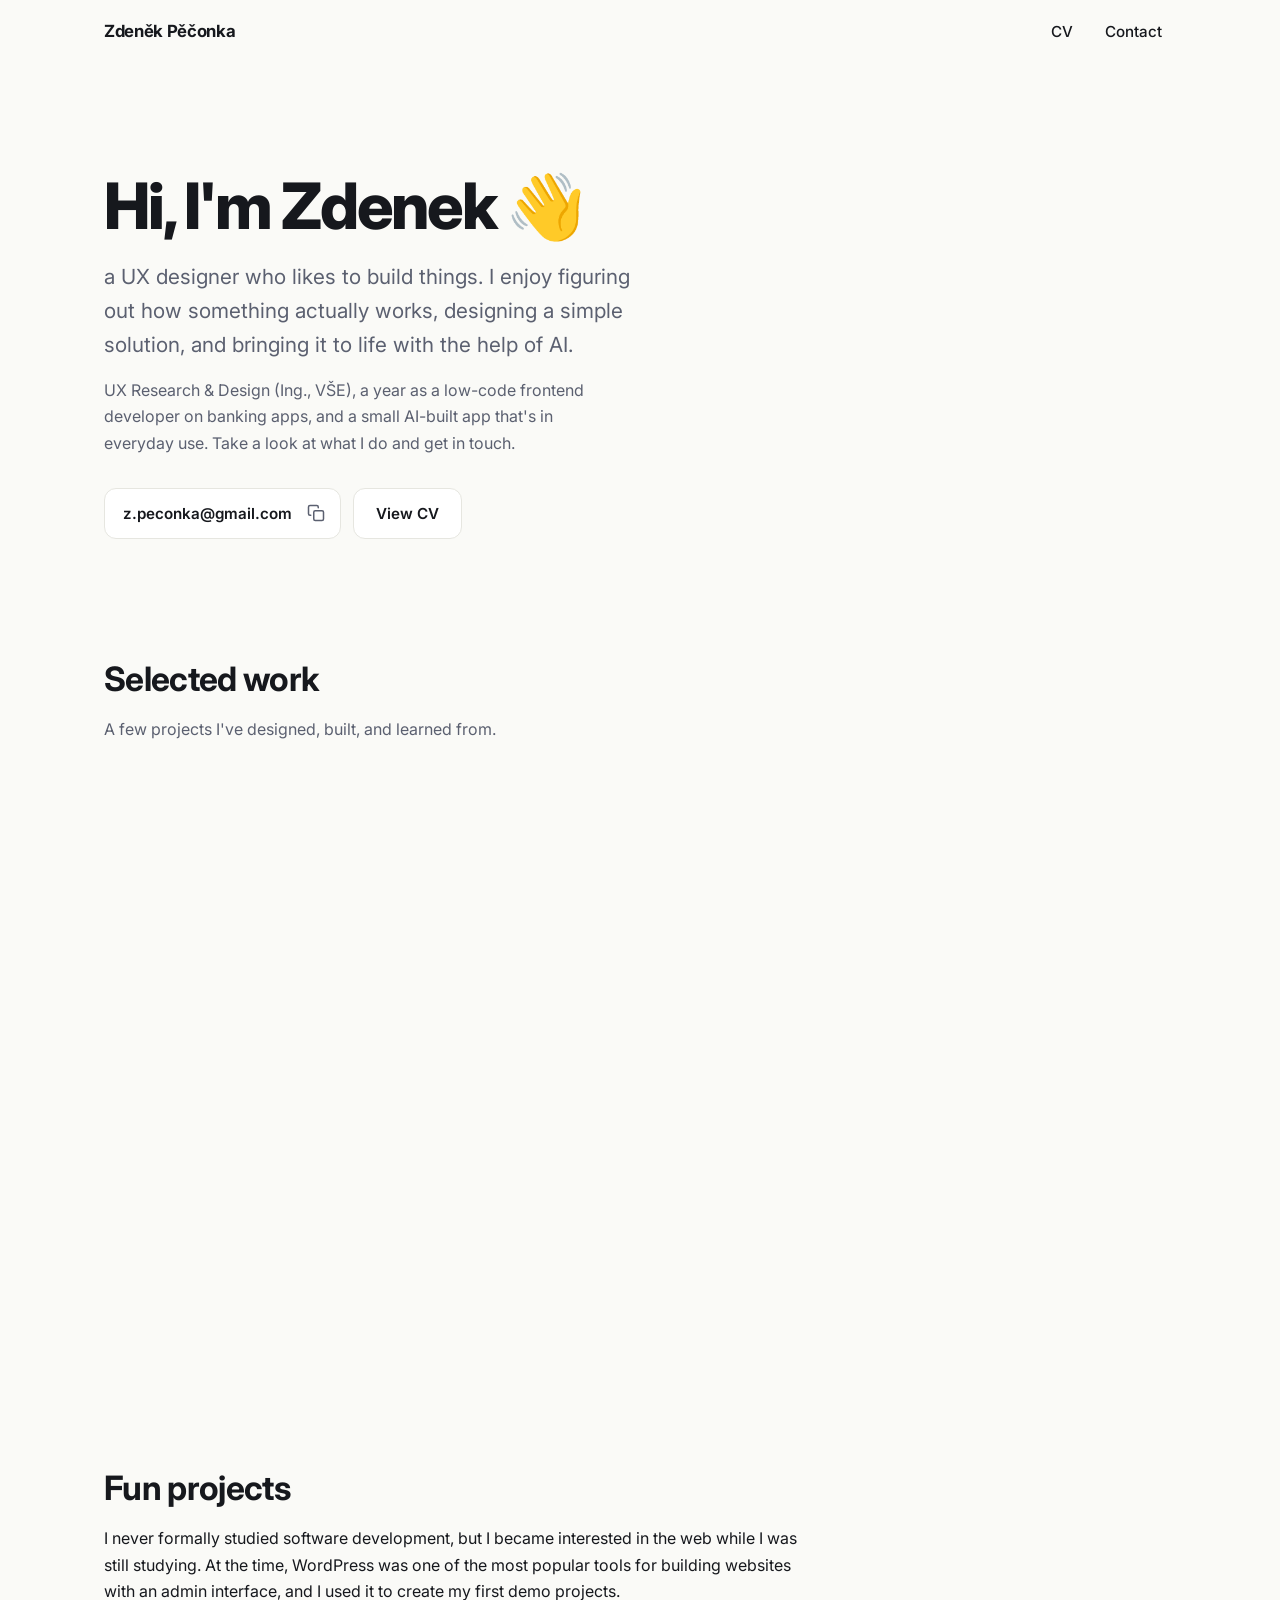
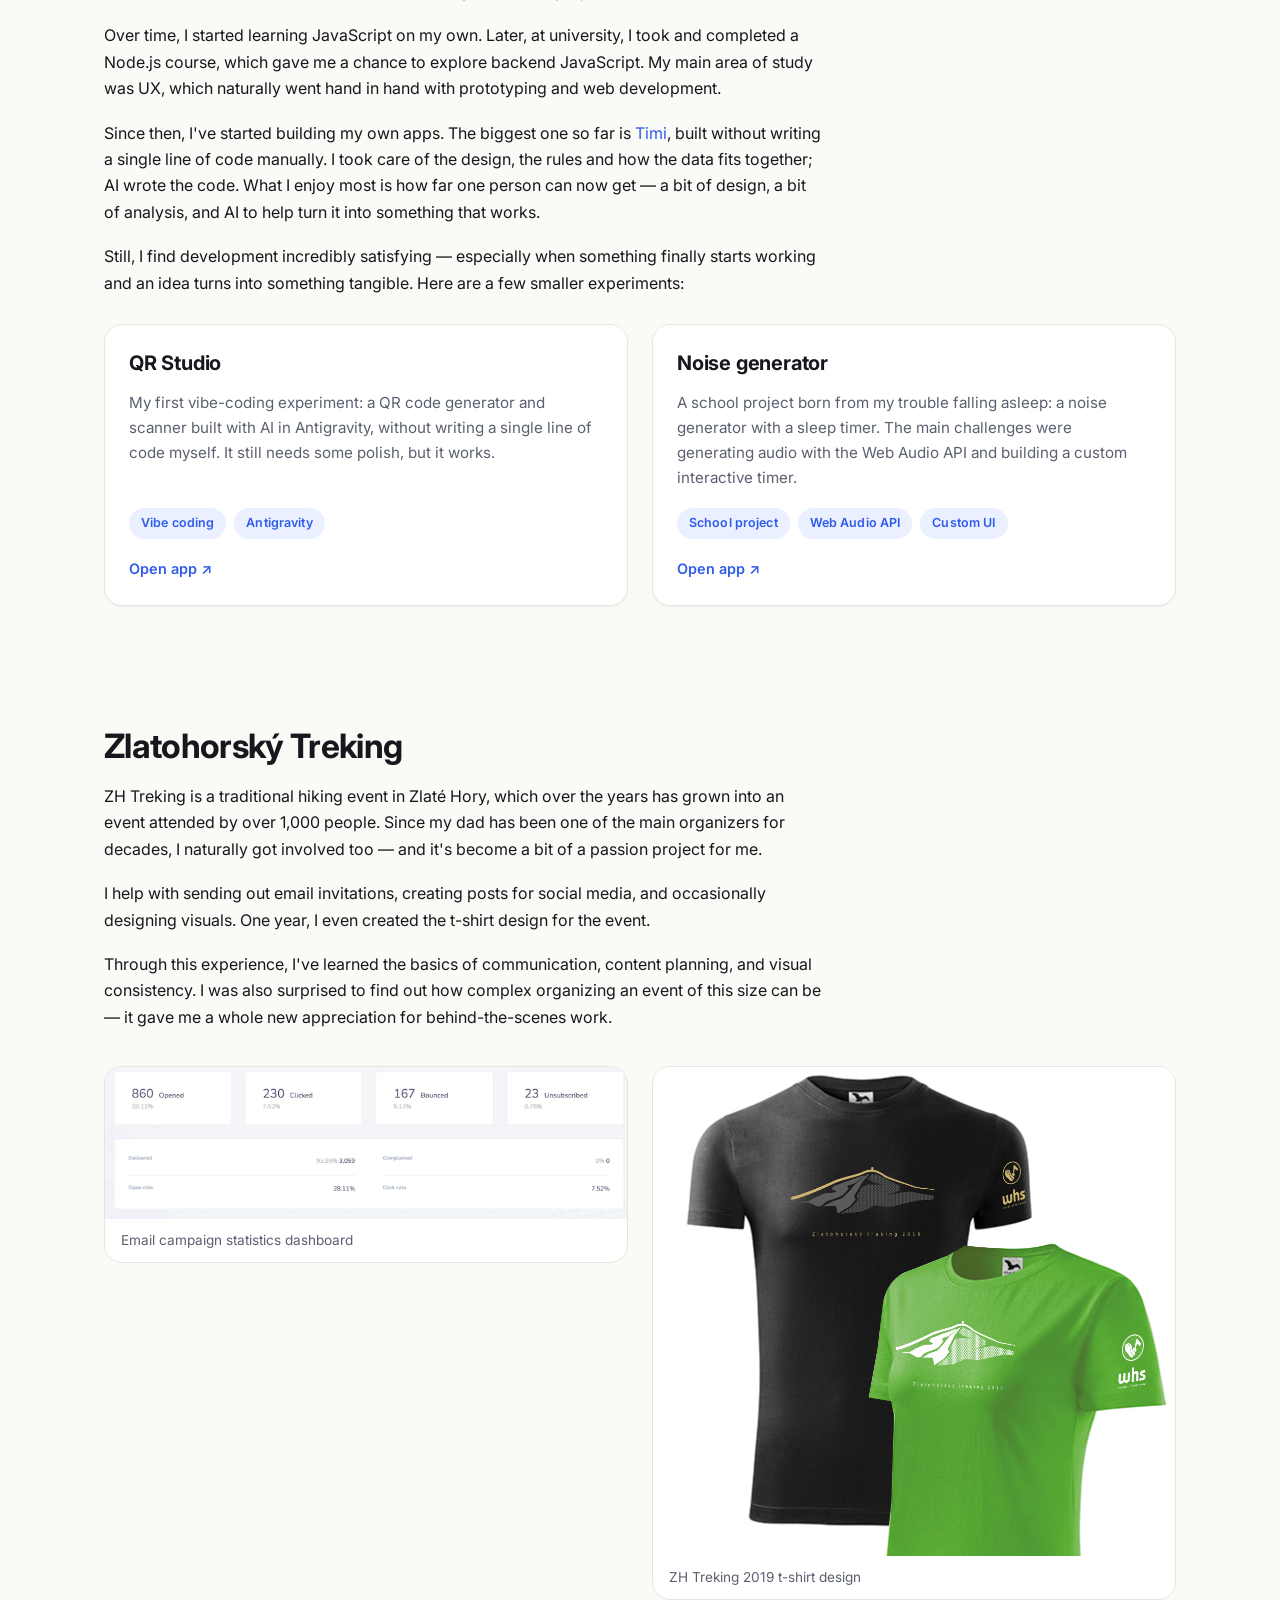
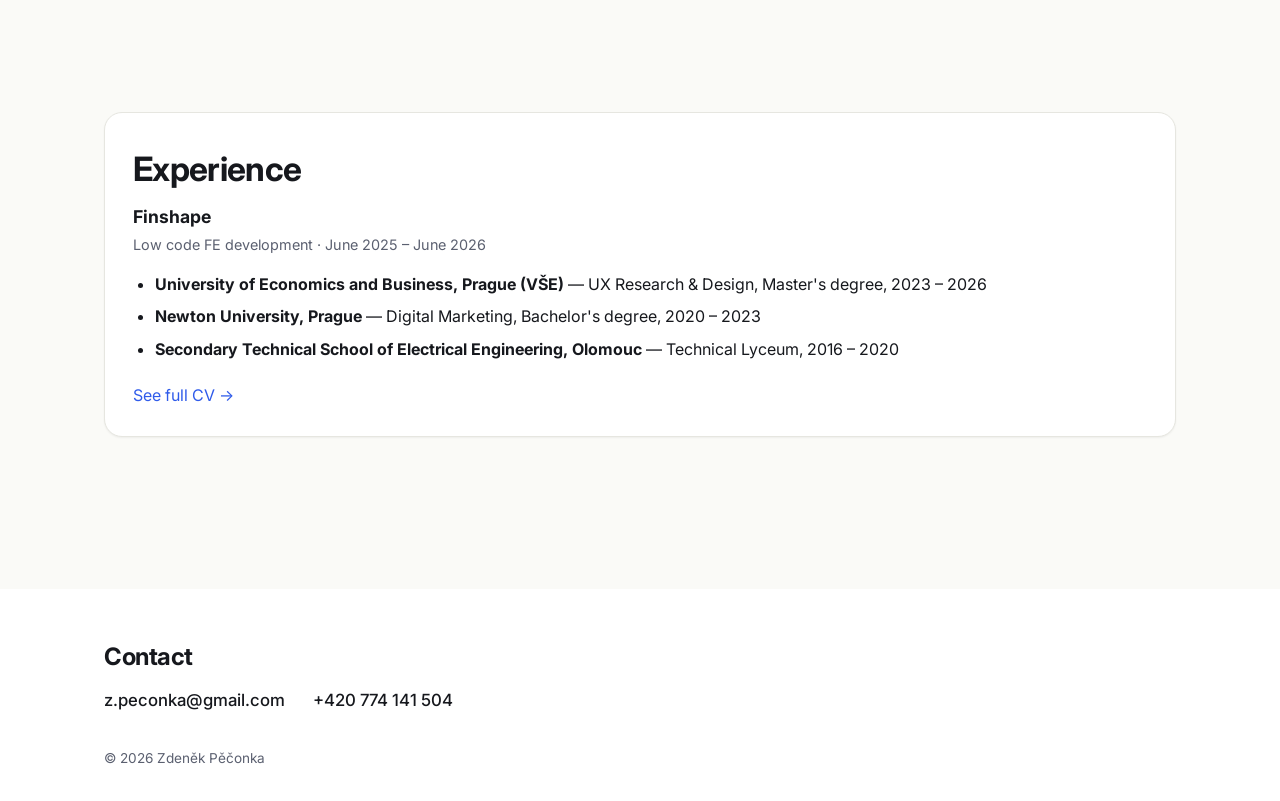
==== index.html @ d765027f "history reset" ====
<!DOCTYPE html>
<html lang="en">
<head>
  <meta charset="utf-8">
  <meta name="viewport" content="width=device-width, initial-scale=1">
  <title>Zdeněk Pěčonka — UX Designer</title>
  <meta name="description" content="Portfolio of Zdeněk Pěčonka, a UX designer who also builds small web apps with AI — selected work, interactive animations, CV and contact.">
  <meta property="og:title" content="Zdeněk Pěčonka — UX Designer">
  <meta property="og:description" content="Portfolio of Zdeněk Pěčonka, a UX designer who also builds small web apps with AI — selected work, interactive animations, CV and contact.">
  <meta property="og:type" content="website">
  <link rel="icon" href="data:image/svg+xml,%3Csvg%20xmlns%3D%22http%3A%2F%2Fwww.w3.org%2F2000%2Fsvg%22%20viewBox%3D%220%200%2064%2064%22%3E%3Crect%20width%3D%2264%22%20height%3D%2264%22%20rx%3D%2214%22%20fill%3D%22%232f5bea%22%2F%3E%3Ctext%20x%3D%2232%22%20y%3D%2244%22%20font-family%3D%22Arial%2C%20Helvetica%2C%20sans-serif%22%20font-size%3D%2230%22%20font-weight%3D%22700%22%20fill%3D%22%23ffffff%22%20text-anchor%3D%22middle%22%3EZP%3C%2Ftext%3E%3C%2Fsvg%3E">
  <link rel="preconnect" href="https://fonts.googleapis.com">
  <link rel="preconnect" href="https://fonts.gstatic.com" crossorigin>
  <link href="https://fonts.googleapis.com/css2?family=Inter:wght@400;500;600;700;800&display=swap" rel="stylesheet">
  <link rel="stylesheet" href="assets/css/style.css">
  <script src="assets/js/main.js" defer></script>
</head>
<body>
  <a class="skip-link" href="#main">Skip to content</a>

  <header class="site-header">
    <div class="container header-inner">
      <a class="site-name" href="index.html">Zdeněk Pěčonka</a>
      <button class="nav-toggle" type="button" aria-expanded="false" aria-controls="site-nav" aria-label="Open menu">
        <svg class="icon-open" width="20" height="20" viewBox="0 0 20 20" fill="none" stroke="currentColor" stroke-width="2" stroke-linecap="round" aria-hidden="true"><path d="M3 5h14M3 10h14M3 15h14"/></svg>
        <svg class="icon-close" width="20" height="20" viewBox="0 0 20 20" fill="none" stroke="currentColor" stroke-width="2" stroke-linecap="round" aria-hidden="true"><path d="M5 5l10 10M15 5L5 15"/></svg>
      </button>
      <nav class="site-nav" id="site-nav" aria-label="Main">
        <ul>
          <li><a href="cv.html">CV</a></li>
          <li><a href="index.html#contact">Contact</a></li>
        </ul>
      </nav>
    </div>
  </header>

  <main id="main">
    <section class="hero">
      <div class="container">
        <h1 class="hero-title">Hi, I'm Zdenek 👋</h1>
        <p class="hero-sub">a UX designer who likes to build things. I enjoy figuring out how something actually works, designing a simple solution, and bringing it to life with the help of AI.</p>
        <p class="hero-note">UX Research &amp; Design (Ing., VŠE), a year as a low-code frontend developer on banking apps, and a small AI-built app that's in everyday use. Take a look at what I do and get in touch.</p>
        <div class="hero-actions">
          <div class="email-copy">
            <a class="email-copy-link" href="mailto:z.peconka@gmail.com">z.peconka@gmail.com</a>
            <button class="email-copy-btn" type="button" data-copy="z.peconka@gmail.com" aria-label="Copy email address" title="Copy email address">
              <svg class="icon-copy" width="18" height="18" viewBox="0 0 24 24" fill="none" stroke="currentColor" stroke-width="2" stroke-linecap="round" stroke-linejoin="round" aria-hidden="true"><rect x="9" y="9" width="13" height="13" rx="2"/><path d="M5 15H4a2 2 0 0 1-2-2V4a2 2 0 0 1 2-2h9a2 2 0 0 1 2 2v1"/></svg>
              <svg class="icon-check" width="18" height="18" viewBox="0 0 24 24" fill="none" stroke="currentColor" stroke-width="2" stroke-linecap="round" stroke-linejoin="round" aria-hidden="true"><path d="M20 6 9 17l-5-5"/></svg>
            </button>
            <span class="visually-hidden" role="status" aria-live="polite"></span>
          </div>
          <a class="btn btn-secondary" href="cv.html">View CV</a>
        </div>
      </div>
    </section>

    <section class="section" id="work">
      <div class="container">
        <h2 class="section-title">Selected work</h2>
        <p class="section-sub">A few projects I've designed, built, and learned from.</p>
        <div class="card-grid">
          <article class="card reveal">
            <a class="card-media" href="timi.html">
              <img src="assets/img/timi-hero.png" alt="Timi time tracking app on three phone screens" width="1024" height="1024">
            </a>
            <div class="card-body">
              <h3><a class="stretched-link" href="timi.html">Timi – time tracking app</a></h3>
              <p>A timesheet &amp; task app I designed and built with AI to replace a paper notebook. Workers log their hours in 2–3 taps from a phone, and leads approve them in one click. Now in daily use.</p>
              <ul class="tags">
                <li class="tag">Product design</li>
                <li class="tag">React</li>
                <li class="tag">Supabase</li>
              </ul>
              <span class="card-cta" aria-hidden="true">View case study →</span>
            </div>
          </article>

          <article class="card reveal">
            <a class="card-media placeholder" href="animations.html" aria-label="Interactive animations — decorative animated placeholder">
              <span class="orb" aria-hidden="true"></span>
              <span class="orb-two" aria-hidden="true"></span>
            </a>
            <div class="card-body">
              <h3><a class="stretched-link" href="animations.html">Interactive animations</a></h3>
              <p>My thesis explores interactive animations that go beyond standard HTML elements and conventional UI components. They can convey complex information more clearly while improving ergonomics, visual rhetoric and aesthetics.</p>
              <ul class="tags">
                <li class="tag">Thesis</li>
                <li class="tag">Interactive animation</li>
                <li class="tag">Rive</li>
              </ul>
              <span class="card-cta" aria-hidden="true">View case study →</span>
            </div>
          </article>

          <article class="card reveal">
            <a class="card-media" href="snackarena.html">
              <img src="assets/img/snackarena-hero.png" alt="Snackarena food ordering app on a phone mockup" width="1501" height="1126">
            </a>
            <div class="card-body">
              <h3><a class="stretched-link" href="snackarena.html">Snackarena</a></h3>
              <p>A mobile app for ordering food and drinks at sports stadiums, designed in a team for our User Interface Design course. The goal: let spectators stay in their seats instead of waiting in long lines.</p>
              <ul class="tags">
                <li class="tag">UI design</li>
                <li class="tag">Figma</li>
                <li class="tag">Design system</li>
              </ul>
              <span class="card-cta" aria-hidden="true">View case study →</span>
            </div>
          </article>
        </div>
      </div>
    </section>

    <section class="section">
      <div class="container">
        <h2 class="section-title">Fun projects</h2>
        <div class="prose">
          <p>I never formally studied software development, but I became interested in the web while I was still studying. At the time, WordPress was one of the most popular tools for building websites with an admin interface, and I used it to create my first demo projects.</p>
          <p>Over time, I started learning JavaScript on my own. Later, at university, I took and completed a Node.js course, which gave me a chance to explore backend JavaScript. My main area of study was UX, which naturally went hand in hand with prototyping and web development.</p>
          <p>Since then, I've started building my own apps. The biggest one so far is <a href="timi.html">Timi</a>, built without writing a single line of code manually. I took care of the design, the rules and how the data fits together; AI wrote the code. What I enjoy most is how far one person can now get — a bit of design, a bit of analysis, and AI to help turn it into something that works.</p>
          <p>Still, I find development incredibly satisfying — especially when something finally starts working and an idea turns into something tangible. Here are a few smaller experiments:</p>
        </div>

        <div class="card-grid" style="margin-top: 28px;">
          <article class="card reveal">
            <div class="card-body">
              <h3><a class="stretched-link" href="https://zdenekp03.github.io/QRGen/" target="_blank" rel="noopener">QR Studio</a></h3>
              <p>My first vibe-coding experiment: a QR code generator and scanner built with AI in Antigravity, without writing a single line of code myself. It still needs some polish, but it works.</p>
              <ul class="tags">
                <li class="tag">Vibe coding</li>
                <li class="tag">Antigravity</li>
              </ul>
              <span class="card-cta" aria-hidden="true">Open app ↗</span>
            </div>
          </article>

          <article class="card reveal">
            <div class="card-body">
              <h3><a class="stretched-link" href="https://zdenekp03.github.io/sound/" target="_blank" rel="noopener">Noise generator</a></h3>
              <p>A school project born from my trouble falling asleep: a noise generator with a sleep timer. The main challenges were generating audio with the Web Audio API and building a custom interactive timer.</p>
              <ul class="tags">
                <li class="tag">School project</li>
                <li class="tag">Web Audio API</li>
                <li class="tag">Custom UI</li>
              </ul>
              <span class="card-cta" aria-hidden="true">Open app ↗</span>
            </div>
          </article>
        </div>
      </div>
    </section>

    <section class="section" id="about">
      <div class="container">
        <h2 class="section-title">Zlatohorský Treking</h2>
        <div class="prose">
          <p>ZH Treking is a traditional hiking event in Zlaté Hory, which over the years has grown into an event attended by over 1,000 people. Since my dad has been one of the main organizers for decades, I naturally got involved too — and it's become a bit of a passion project for me.</p>
          <p>I help with sending out email invitations, creating posts for social media, and occasionally designing visuals. One year, I even created the t-shirt design for the event.</p>
          <p>Through this experience, I've learned the basics of communication, content planning, and visual consistency. I was also surprised to find out how complex organizing an event of this size can be — it gave me a whole new appreciation for behind-the-scenes work.</p>
        </div>
        <div class="media-grid">
          <figure>
            <img src="assets/img/treking-1.png" alt="Email campaign statistics dashboard for Zlatohorský Treking" width="1502" height="438" loading="lazy">
            <figcaption>Email campaign statistics dashboard</figcaption>
          </figure>
          <figure>
            <img src="assets/img/treking-2.png" alt="ZH Treking 2019 t-shirt design" width="2048" height="1919" loading="lazy">
            <figcaption>ZH Treking 2019 t-shirt design</figcaption>
          </figure>
        </div>
      </div>
    </section>

    <section class="section">
      <div class="container">
        <div class="card experience-card reveal">
          <div class="experience-head">
            <h2 class="section-title">Experience</h2>
          </div>
          <div class="experience-item">
            <h3>Finshape</h3>
            <p class="meta">Low code FE development · June 2025 – June 2026</p>
          </div>
          <ul class="education-list">
            <li><strong>University of Economics and Business, Prague (VŠE)</strong> — UX Research &amp; Design, Master's degree, 2023 – 2026</li>
            <li><strong>Newton University, Prague</strong> — Digital Marketing, Bachelor's degree, 2020 – 2023</li>
            <li><strong>Secondary Technical School of Electrical Engineering, Olomouc</strong> — Technical Lyceum, 2016 – 2020</li>
          </ul>
          <p style="margin: 20px 0 0;"><a class="stretched-link" href="cv.html">See full CV →</a></p>
        </div>
      </div>
    </section>
  </main>

  <footer class="site-footer" id="contact">
    <div class="container">
      <h2>Contact</h2>
      <div class="contact-links">
        <a href="mailto:z.peconka@gmail.com">z.peconka@gmail.com</a>
        <a href="tel:+420774141504">+420 774 141 504</a>
      </div>
      <p class="footer-copy">© <span id="year">2026</span> Zdeněk Pěčonka</p>
    </div>
  </footer>
</body>
</html>
---- assets/css/style.css ----
/* ==========================================================================
   Zdeněk Pěčonka — portfolio
   Shared stylesheet for all pages
   ========================================================================== */

:root {
  --bg: #fafaf7;
  --bg-card: #ffffff;
  --text: #16181d;
  --muted: #5b6070;
  --border: #e6e6e0;
  --accent: #2f5bea;
  --accent-soft: #eaf0ff;
  --tertiary: #e9e7e0;
  --tag-accent: var(--accent);
  --tag-bg: var(--accent-soft);
  --radius-md: 12px;
  --radius-lg: 18px;
  --shadow-sm: 0 1px 2px rgba(22, 24, 29, 0.05);
  --shadow-lg: 0 16px 40px rgba(22, 24, 29, 0.14);
  --container: 1120px;
  --read: 720px;
  --font: "Inter", system-ui, -apple-system, "Segoe UI", Roboto, "Helvetica Neue", Arial, sans-serif;
}

/* Snackarena accent — used for tags on that page only */
body.page-snackarena {
  --tag-accent: #241d00;
  --tag-bg: #f5c518;
}

*,
*::before,
*::after {
  box-sizing: border-box;
}

html {
  scroll-behavior: smooth;
  scroll-padding-top: 80px;
  -webkit-text-size-adjust: 100%;
}

@media (prefers-reduced-motion: reduce) {
  html {
    scroll-behavior: auto;
  }
  *,
  *::before,
  *::after {
    animation-duration: 0.01ms !important;
    animation-iteration-count: 1 !important;
    transition-duration: 0.01ms !important;
  }
}

body {
  margin: 0;
  font-family: var(--font);
  font-size: 1rem;
  line-height: 1.65;
  color: var(--text);
  background: var(--bg);
  -webkit-font-smoothing: antialiased;
  text-rendering: optimizeLegibility;
}

img {
  max-width: 100%;
  height: auto;
  display: block;
}

a {
  color: var(--accent);
  text-decoration: none;
}

a:hover {
  text-decoration: underline;
}

::selection {
  background: var(--accent-soft);
}

:focus-visible {
  outline: 3px solid var(--accent);
  outline-offset: 2px;
  border-radius: 6px;
}

.skip-link {
  position: absolute;
  left: -10000px;
  top: 0;
  z-index: 1000;
  background: var(--accent);
  color: #ffffff;
  padding: 10px 16px;
  border-radius: 0 0 10px 0;
  font-weight: 600;
}

.skip-link:focus {
  left: 0;
}

.container {
  max-width: var(--container);
  margin-inline: auto;
  padding-inline: clamp(16px, 4vw, 24px);
}

/* --------------------------------------------------------------------------
   Header
   -------------------------------------------------------------------------- */

.site-header {
  position: sticky;
  top: 0;
  z-index: 50;
  background: rgba(250, 250, 247, 0.92);
  backdrop-filter: blur(8px);
}

.header-inner {
  display: flex;
  align-items: center;
  justify-content: space-between;
  gap: 16px;
  min-height: 64px;
}

.site-name {
  font-weight: 700;
  font-size: 1.05rem;
  letter-spacing: -0.02em;
  color: var(--text);
}

.site-name:hover {
  text-decoration: none;
  color: var(--accent);
}

.site-nav ul {
  list-style: none;
  margin: 0;
  padding: 0;
  display: flex;
  gap: 4px;
}

.site-nav a {
  display: block;
  padding: 8px 14px;
  border-radius: 999px;
  color: var(--text);
  font-weight: 500;
  font-size: 0.95rem;
}

.site-nav a:hover {
  background: var(--accent-soft);
  color: var(--accent);
  text-decoration: none;
}

.nav-toggle {
  display: none;
  align-items: center;
  justify-content: center;
  width: 44px;
  height: 44px;
  padding: 0;
  border: 1px solid var(--border);
  border-radius: var(--radius-md);
  background: var(--bg-card);
  color: var(--text);
  cursor: pointer;
}

.nav-toggle:hover {
  border-color: var(--accent);
  color: var(--accent);
}

.nav-toggle .icon-close {
  display: none;
}

.nav-toggle[aria-expanded="true"] .icon-open {
  display: none;
}

.nav-toggle[aria-expanded="true"] .icon-close {
  display: block;
}

@media (max-width: 768px) {
  html.js .nav-toggle {
    display: inline-flex;
  }

  html.js .header-inner {
    position: relative;
  }

  .site-nav {
    display: none;
  }

  html.js .nav-toggle {
    position: relative;
    z-index: 2;
  }

  html.js .nav-toggle[aria-expanded="true"] {
    border-color: transparent;
  }

  html.js .site-nav.is-open {
    display: block;
    position: absolute;
    z-index: 1;
    top: calc(50% - 28px);
    right: calc(clamp(16px, 4vw, 24px) - 6px);
    min-width: 200px;
    padding: 56px 6px 6px;
    background: var(--bg-card);
    border: 1px solid var(--border);
    border-radius: calc(var(--radius-md) + 6px);
    box-shadow: var(--shadow-lg);
    transform-origin: top right;
    animation: nav-drop 0.18s ease-out;
  }

  html.js .site-nav.is-open ul {
    padding-block: 0;
  }

  html:not(.js) .site-nav,
  html:not(.js) .header-inner {
    flex-wrap: wrap;
  }

  html:not(.js) .site-nav {
    display: block;
    flex-basis: 100%;
  }

  .site-nav ul {
    flex-direction: column;
    gap: 0;
    padding-block: 8px;
  }

  .site-nav a {
    padding: 12px 14px;
    border-radius: 10px;
  }
}

@keyframes nav-drop {
  from {
    opacity: 0;
    transform: scale(0.6);
  }
  to {
    opacity: 1;
    transform: scale(1);
  }
}

/* --------------------------------------------------------------------------
   Hero
   -------------------------------------------------------------------------- */

.hero {
  padding: clamp(64px, 12vh, 120px) 0 56px;
}

.hero-title {
  margin: 0;
  max-width: 16ch;
  font-size: clamp(2.4rem, 6vw, 4rem);
  font-weight: 800;
  letter-spacing: -0.035em;
  line-height: 1.06;
}

.hero-sub {
  margin: 20px 0 0;
  max-width: 42ch;
  font-size: clamp(1.1rem, 2vw, 1.3rem);
  font-weight: 400;
  color: var(--muted);
}

.hero-note {
  margin: 14px 0 0;
  max-width: 52ch;
  color: var(--muted);
}

.hero-actions {
  display: flex;
  flex-wrap: wrap;
  gap: 12px;
  margin-top: 32px;
}

/* Email address with copy-to-clipboard button */
.email-copy {
  display: inline-flex;
  align-items: center;
  gap: 4px;
  padding: 4px 4px 4px 18px;
  border-radius: var(--radius-md);
  background: var(--bg-card);
  border: 1px solid var(--border);
}

.email-copy-link {
  color: var(--text);
  font-weight: 600;
  font-size: 0.95rem;
}

.email-copy-link:hover {
  color: var(--accent);
}

.email-copy-btn {
  display: inline-flex;
  align-items: center;
  justify-content: center;
  width: 40px;
  height: 40px;
  padding: 0;
  border: 0;
  border-radius: calc(var(--radius-md) - 4px);
  background: transparent;
  color: var(--muted);
  cursor: pointer;
  transition: background 0.15s ease, color 0.15s ease;
}

.email-copy-btn:hover,
.email-copy-btn:focus-visible {
  background: var(--accent-soft);
  color: var(--accent);
}

.email-copy-btn .icon-check,
.email-copy-btn.is-copied .icon-copy {
  display: none;
}

.email-copy-btn.is-copied .icon-check {
  display: block;
}

.email-copy-btn.is-copied {
  color: #1a8a4a;
}

.visually-hidden {
  position: absolute;
  width: 1px;
  height: 1px;
  padding: 0;
  margin: -1px;
  overflow: hidden;
  clip: rect(0, 0, 0, 0);
  white-space: nowrap;
  border: 0;
}

/* --------------------------------------------------------------------------
   Buttons
   -------------------------------------------------------------------------- */

.btn {
  display: inline-flex;
  align-items: center;
  gap: 8px;
  padding: 12px 22px;
  border-radius: var(--radius-md);
  background: var(--accent);
  color: #ffffff;
  font-weight: 600;
  font-size: 0.95rem;
  border: 1px solid var(--accent);
  cursor: pointer;
  transition: transform 0.15s ease, box-shadow 0.15s ease, background 0.15s ease;
}

.btn:hover {
  text-decoration: none;
  background: #1f47c9;
  transform: translateY(-1px);
  box-shadow: 0 6px 16px rgba(47, 91, 234, 0.25);
}

.btn-secondary {
  background: var(--bg-card);
  color: var(--text);
  border-color: var(--border);
}

.btn-secondary:hover {
  background: var(--bg);
  color: var(--accent);
  border-color: var(--accent);
  box-shadow: 0 4px 12px rgba(22, 24, 29, 0.08);
}

/* --------------------------------------------------------------------------
   Sections & prose
   -------------------------------------------------------------------------- */

.section {
  padding-block: 56px;
}

.section-title {
  font-size: clamp(1.6rem, 3vw, 2.1rem);
  font-weight: 700;
  letter-spacing: -0.02em;
  margin: 0 0 10px;
}

.section-sub {
  color: var(--muted);
  margin: 0 0 36px;
  max-width: 62ch;
}

.prose {
  max-width: var(--read);
}

.prose p {
  margin: 0 0 18px;
}

.prose > :last-child {
  margin-bottom: 0;
}

/* --------------------------------------------------------------------------
   Cards
   -------------------------------------------------------------------------- */

.card-grid {
  display: grid;
  grid-template-columns: repeat(auto-fit, minmax(min(300px, 100%), 1fr));
  gap: 24px;
}

.card {
  display: flex;
  flex-direction: column;
  background: var(--bg-card);
  border: 1px solid var(--border);
  border-radius: var(--radius-lg);
  overflow: hidden;
  box-shadow: var(--shadow-sm);
  transition: transform 0.2s ease, box-shadow 0.2s ease;
}

.card:hover {
  transform: translateY(-4px);
  box-shadow: var(--shadow-lg);
}

/* Whole-card click target: the .stretched-link covers the entire card */
.card {
  position: relative;
}

.stretched-link::after {
  content: "";
  position: absolute;
  inset: 0;
  z-index: 1;
}

.card:has(.stretched-link:focus-visible) {
  outline: 2px solid var(--accent);
  outline-offset: 3px;
}

.stretched-link:focus-visible {
  outline: none;
}

.card-media {
  display: block;
  aspect-ratio: 16 / 10;
  overflow: hidden;
  border-bottom: 1px solid var(--border);
  background: var(--bg-card);
}

.card-media img {
  width: 100%;
  height: 100%;
  object-fit: cover;
  object-position: center;
}

.card-media.placeholder {
  position: relative;
  display: grid;
  place-items: center;
  background:
    radial-gradient(140px 140px at 28% 32%, rgba(47, 91, 234, 0.18), transparent 65%),
    linear-gradient(135deg, var(--accent-soft), #fbf3dd);
}

.orb {
  width: 110px;
  height: 110px;
  background: linear-gradient(135deg, var(--accent), #7d9bff);
  opacity: 0.9;
  border-radius: 60% 40% 55% 45% / 50% 55% 45% 50%;
  animation: blob 8s ease-in-out infinite;
}

.orb-two {
  position: absolute;
  top: 28%;
  right: 22%;
  width: 46px;
  height: 46px;
  background: #f5c518;
  border-radius: 50%;
  opacity: 0.85;
  animation: drift 11s ease-in-out infinite;
}

@keyframes blob {
  0%, 100% {
    border-radius: 60% 40% 55% 45% / 50% 55% 45% 50%;
    transform: scale(1) translate(0, 0);
  }
  50% {
    border-radius: 45% 55% 45% 55% / 55% 45% 60% 40%;
    transform: scale(1.1) translate(-6px, 4px);
  }
}

@keyframes drift {
  0%, 100% {
    transform: translate(0, 0);
  }
  50% {
    transform: translate(12px, -14px);
  }
}

.card-body {
  padding: 22px 24px 24px;
  display: flex;
  flex-direction: column;
  flex: 1;
}

.card-body h3 {
  margin: 0;
  font-size: 1.25rem;
  letter-spacing: -0.01em;
}

.card-body h3 a {
  color: var(--text);
}

.card-body h3 a:hover {
  color: var(--accent);
  text-decoration: none;
}

.card-body p {
  margin: 10px 0 0;
  color: var(--muted);
  font-size: 0.95rem;
  flex: 1;
}

.tags {
  list-style: none;
  display: flex;
  flex-wrap: wrap;
  gap: 8px;
  margin: 18px 0 0;
  padding: 0;
}

.tag {
  font-size: 0.78rem;
  font-weight: 600;
  letter-spacing: 0.01em;
  padding: 5px 12px;
  border-radius: 999px;
  background: var(--tag-bg);
  color: var(--tag-accent);
}

.card-cta {
  margin-top: 18px;
  font-size: 0.9rem;
  font-weight: 600;
  color: var(--accent);
}

.card:hover .card-cta {
  text-decoration: underline;
}

/* --------------------------------------------------------------------------
   Media grid (Zlatohorský Treking images)
   -------------------------------------------------------------------------- */

.media-grid {
  display: grid;
  grid-template-columns: 1fr 1fr;
  gap: 24px;
  margin-top: 36px;
  align-items: start;
}

.media-grid figure {
  margin: 0;
  border: 1px solid var(--border);
  border-radius: var(--radius-lg);
  overflow: hidden;
  background: var(--bg-card);
}

.media-grid img {
  width: 100%;
}

.media-grid figcaption {
  padding: 10px 16px;
  font-size: 0.85rem;
  color: var(--muted);
}

@media (max-width: 768px) {
  .media-grid {
    grid-template-columns: 1fr;
  }
}

/* --------------------------------------------------------------------------
   Experience
   -------------------------------------------------------------------------- */

.experience-card {
  padding: 28px;
}

.experience-head {
  display: flex;
  justify-content: space-between;
  align-items: baseline;
  gap: 16px;
  flex-wrap: wrap;
}

.experience-head .section-title {
  margin-bottom: 0;
}

.experience-item h3 {
  margin: 6px 0 2px;
  font-size: 1.1rem;
}

.meta {
  color: var(--muted);
  font-size: 0.9rem;
  margin: 0;
}

.education-list {
  margin: 14px 0 0;
  padding-left: 22px;
  display: grid;
  gap: 6px;
}

/* --------------------------------------------------------------------------
   Footer / contact
   -------------------------------------------------------------------------- */

.site-footer {
  margin-top: 96px;
  padding-block: 48px 32px;
  background: var(--bg-card);
}

.site-footer h2 {
  margin: 0 0 10px;
  font-size: 1.5rem;
  letter-spacing: -0.02em;
}

.contact-links {
  display: flex;
  flex-wrap: wrap;
  gap: 12px 28px;
  font-size: 1.05rem;
  font-weight: 500;
}

.contact-links a {
  color: var(--text);
}

.contact-links a:hover {
  color: var(--accent);
}

.footer-copy {
  margin: 32px 0 0;
  color: var(--muted);
  font-size: 0.85rem;
}

/* --------------------------------------------------------------------------
   Case study pages (Timi, Snackarena, CV)
   -------------------------------------------------------------------------- */

.case-head {
  padding-top: 48px;
}

.breadcrumb {
  margin: 0 0 16px;
  font-size: 0.9rem;
}

.case-head h1 {
  font-size: clamp(2rem, 5vw, 3rem);
  font-weight: 800;
  letter-spacing: -0.03em;
  margin: 0 0 12px;
}

.case-tagline {
  max-width: 56ch;
  color: var(--muted);
  font-size: 1.15rem;
  margin: 0;
}

.case-hero {
  margin-top: 32px;
}

.case-body {
  max-width: var(--read);
  padding-block: 16px 64px;
}

.case-body h2 {
  font-size: 1.45rem;
  letter-spacing: -0.02em;
  margin: 56px 0 14px;
}

.case-body h3 {
  font-size: 1.15rem;
  margin: 32px 0 10px;
  letter-spacing: -0.01em;
}

.case-body p {
  margin: 0 0 16px;
}

.case-body ul,
.case-body ol {
  margin: 0 0 18px;
  padding-left: 24px;
}

.case-body li {
  margin-bottom: 8px;
}

.case-body li > ul,
.case-body li > ol {
  margin-top: 10px;
  margin-bottom: 0;
}

code {
  font-family: ui-monospace, SFMono-Regular, Menlo, Consolas, "Liberation Mono", monospace;
  font-size: 0.9em;
  background: var(--accent-soft);
  padding: 2px 6px;
  border-radius: 6px;
}

.meta-table {
  width: 100%;
  border-collapse: collapse;
  margin: 16px 0 8px;
  font-size: 0.95rem;
}

.meta-table th,
.meta-table td {
  text-align: left;
  vertical-align: top;
  padding: 12px 14px;
  border-bottom: 1px solid var(--border);
}

.meta-table th {
  width: 34%;
  color: var(--muted);
  font-weight: 600;
}

@media (max-width: 640px) {
  .meta-table th,
  .meta-table td {
    display: block;
    padding: 4px 0;
    border-bottom: 0;
  }

  .meta-table tr {
    display: block;
    padding: 12px 0;
    border-bottom: 1px solid var(--border);
  }
}

.callout {
  margin: 32px 0;
  padding: 20px 22px;
  border-radius: var(--radius-md);
  background: var(--accent-soft);
  border-left: 4px solid var(--accent);
}

.callout p {
  margin: 0;
}

.case-nav {
  display: flex;
  justify-content: space-between;
  gap: 16px 32px;
  flex-wrap: wrap;
  padding-block: 28px 64px;
}

.next-project {
  margin-left: auto;
  font-weight: 600;
  white-space: nowrap;
}

/* --------------------------------------------------------------------------
   Animations page — iframes
   -------------------------------------------------------------------------- */

.page-head {
  padding-bottom: 24px;
}

.page-head h1 {
  font-size: clamp(2rem, 5vw, 3rem);
  font-weight: 800;
  letter-spacing: -0.03em;
  margin: 0 0 16px;
}

.lead {
  font-size: 1.15rem;
  max-width: 60ch;
  color: var(--text);
}

.frame {
  position: relative;
  width: 100%;
  overflow: hidden;
  border: 1px solid var(--border);
  border-radius: 16px;
  background: #ffffff;
}

.frame-main {
  aspect-ratio: 16 / 10;
  min-height: 360px;
}

.frame iframe {
  position: absolute;
  inset: 0;
  width: 100%;
  height: 100%;
  border: 0;
}

/* Size is set from the artboard in main.js; max-width keeps it responsive. */
.rive-canvas {
  display: block;
  max-width: 100%;
  height: auto;
}

.frame-grid {
  display: grid;
  grid-template-columns: repeat(2, minmax(0, 1fr));
  gap: 32px 28px;
  margin-top: 40px;
}

@media (max-width: 768px) {
  .frame-grid {
    grid-template-columns: 1fr;
  }
}

.frame-entry {
  margin-bottom: 8px;
}

.frame-caption {
  max-width: 46ch;
  margin: 14px 0 0;
  font-size: 0.95rem;
  line-height: 1.55;
  color: var(--muted);
}

/* Name form revealed by clicking the greeter animation */
.rive-text-form {
  display: flex;
  gap: 8px;
  max-width: 360px;
  margin-top: 12px;
}

.rive-text-form[hidden] {
  display: none;
}

.rive-text-form input {
  flex: 1;
  min-width: 0;
  padding: 10px 14px;
  font: inherit;
  color: var(--text);
  background: var(--bg-card);
  border: 1px solid var(--border);
  border-radius: var(--radius-md);
}

.rive-text-form input:focus {
  outline: 2px solid var(--accent);
  outline-offset: 1px;
}

.rive-text-form button {
  padding: 10px 16px;
  font: inherit;
  font-weight: 600;
  color: #fff;
  background: var(--accent);
  border: 0;
  border-radius: var(--radius-md);
  cursor: pointer;
}

.rive-text-form button:hover {
  filter: brightness(1.1);
}

.frame-link {
  margin: 10px 0 0;
  font-size: 0.9rem;
}

/* Tinted full-width band for the "More interactive animations" section */
.section-tinted {
  position: relative;
  overflow: hidden;
  isolation: isolate;
  background: var(--tertiary);
  padding-block: 72px;
}

/* When the tinted band ends the page, let it run straight into the footer. */
.section-tinted:last-child {
  padding-bottom: 120px;
}

main:has(> .section-tinted:last-child) + .site-footer {
  margin-top: 0;
}

.section-tinted > .container {
  position: relative;
}

/* Slowly drifting shapes seen through frosted glass */
.glass-bg {
  position: absolute;
  inset: 0;
  z-index: -1;
  pointer-events: none;
}

.glass-bg::after {
  content: "";
  position: absolute;
  inset: 0;
  background: rgba(250, 250, 247, 0.35);
  -webkit-backdrop-filter: blur(48px) saturate(140%);
  backdrop-filter: blur(48px) saturate(140%);
}

@supports not ((backdrop-filter: blur(1px)) or (-webkit-backdrop-filter: blur(1px))) {
  .glass-shape {
    filter: blur(48px);
  }
}

.glass-shape {
  position: absolute;
  display: block;
  opacity: 0.75;
  will-change: transform;
  animation: glass-drift 18s ease-in-out infinite alternate;
}

.shape-circle {
  top: 6%;
  left: -4%;
  width: 340px;
  height: 340px;
  border-radius: 50%;
  background: var(--accent);
}

.shape-square {
  top: 48%;
  right: 6%;
  width: 260px;
  height: 260px;
  border-radius: 36px;
  background: #f5c518;
  animation-name: glass-spin;
  animation-duration: 24s;
}

.shape-triangle {
  bottom: -6%;
  left: 30%;
  width: 320px;
  height: 280px;
  background: #ff7a59;
  clip-path: polygon(50% 0, 100% 100%, 0 100%);
  animation-duration: 21s;
  animation-delay: -8s;
}

.shape-ring {
  top: -8%;
  right: 28%;
  width: 280px;
  height: 280px;
  border-radius: 50%;
  border: 44px solid #7d9bff;
  animation-name: glass-spin;
  animation-duration: 28s;
  animation-direction: alternate-reverse;
}

.shape-pill {
  top: 40%;
  left: 12%;
  width: 360px;
  height: 120px;
  border-radius: 999px;
  background: #3fbf9b;
  animation-duration: 23s;
  animation-delay: -14s;
}

@keyframes glass-drift {
  0% { transform: translate(0, 0) rotate(0deg) scale(1); }
  33% { transform: translate(220px, -120px) rotate(35deg) scale(1.15); }
  66% { transform: translate(-140px, 160px) rotate(-25deg) scale(0.9); }
  100% { transform: translate(180px, 90px) rotate(20deg) scale(1.1); }
}

@keyframes glass-spin {
  0% { transform: translate(0, 0) rotate(0deg) scale(1); }
  33% { transform: translate(-200px, 140px) rotate(120deg) scale(1.2); }
  66% { transform: translate(160px, -150px) rotate(240deg) scale(0.85); }
  100% { transform: translate(-120px, -60px) rotate(360deg) scale(1.1); }
}

/* --------------------------------------------------------------------------
   Snackarena design system images
   -------------------------------------------------------------------------- */

.ds-img {
  margin-top: 12px;
  border: 1px solid var(--border);
  border-radius: var(--radius-md);
  background: #ffffff;
}

.comp-grid {
  display: grid;
  grid-template-columns: 1fr 1fr;
  gap: 24px;
  align-items: start;
  margin-top: 16px;
}

.comp-grid figure {
  margin: 0;
  text-align: center;
}

.comp-grid figure a {
  display: flex;
  justify-content: center;
}

.comp-grid img {
  border: 1px solid var(--border);
  border-radius: var(--radius-md);
  background: #ffffff;
}

@media (max-width: 640px) {
  .comp-grid {
    grid-template-columns: 1fr;
  }
}

/* Phone screenshots (Timi) */
.phone-grid {
  display: grid;
  grid-template-columns: repeat(3, minmax(0, 1fr));
  gap: 20px;
  margin: 24px 0 32px;
}

.phone-grid--2 {
  grid-template-columns: repeat(2, minmax(0, 1fr));
  max-width: 480px;
  margin-inline: auto;
}

.phone-grid--1 {
  grid-template-columns: minmax(0, 1fr);
  max-width: 240px;
  margin-inline: auto;
}

.phone-grid figure {
  margin: 0;
}

.phone-grid a {
  display: block;
}

.phone-grid img {
  width: 100%;
  height: auto;
  background: #ffffff;
}

.phone-grid figcaption {
  margin-top: 8px;
  font-size: 0.85rem;
  color: var(--muted);
  text-align: center;
}

.phone-note {
  font-size: 0.85rem;
  color: var(--muted);
}

@media (max-width: 640px) {
  .phone-grid {
    grid-template-columns: none;
    grid-auto-flow: column;
    grid-auto-columns: 70%;
    max-width: none;
    overflow-x: auto;
    scroll-snap-type: x mandatory;
    padding-bottom: 8px;
  }

  .phone-grid figure {
    scroll-snap-align: start;
  }
}

/* Snackarena hero (portrait phone mockup) — keep natural ratio */
.snack-hero {
  display: block;
  width: 100%;
  max-width: 560px;
  margin-inline: auto;
  border-radius: var(--radius-lg);
  border: 1px solid var(--border);
}

/* --------------------------------------------------------------------------
   CV page
   -------------------------------------------------------------------------- */

.cv {
  max-width: var(--read);
  padding-block: 8px 80px;
}

.cv-section {
  margin-top: 40px;
}

.divider {
  display: grid;
  justify-items: center;
  align-items: center;
  height: 150px;
}

.divider::before {
  content: "";
  width: 10px;
  height: 10px;
  background: var(--accent);
  border-radius: 50%;
}

.divider + .cv-section {
  margin-top: 0;
}

.cv-section h2 {
  font-size: 1.4rem;
  letter-spacing: -0.02em;
  color: var(--accent);
  margin: 0 0 20px;
}

.cv-item {
  margin-bottom: 22px;
}

.cv-item h3 {
  margin: 0 0 2px;
  font-size: 1.05rem;
}

.cv-degree {
  margin: 0;
  font-weight: 600;
  font-size: 0.95rem;
}

.cv-school {
  margin: 0;
  font-weight: 400;
  font-size: 0.95rem;
}

.cv-dates {
  margin: 0;
  color: var(--muted);
  font-size: 0.9rem;
}

.cv-section h3 {
  font-size: 1.05rem;
  margin: 24px 0 8px;
}

.skill-list {
  margin: 0;
  padding-left: 22px;
}

/* --------------------------------------------------------------------------
   Reveal on scroll (JS adds is-visible; no-JS & reduced-motion stay visible)
   -------------------------------------------------------------------------- */

html.js .reveal {
  opacity: 0;
  transform: translateY(18px);
  transition: opacity 0.5s ease, transform 0.5s ease;
}

html.js .reveal.is-visible {
  opacity: 1;
  transform: none;
}

@media (prefers-reduced-motion: reduce) {
  html.js .reveal {
    opacity: 1;
    transform: none;
  }
}

/* --------------------------------------------------------------------------
   Print (CV page prints cleanly)
   -------------------------------------------------------------------------- */

@media print {
  .site-header,
  .site-footer,
  .nav-toggle,
  .skip-link {
    display: none !important;
  }

  body {
    background: #ffffff;
    color: #000000;
    font-size: 11pt;
  }

  .container,
  .cv {
    max-width: 100%;
    padding-inline: 0;
  }

  a {
    color: #000000;
  }

  .card,
  .media-grid figure,
  .meta-table th,
  .meta-table td {
    box-shadow: none;
  }
}
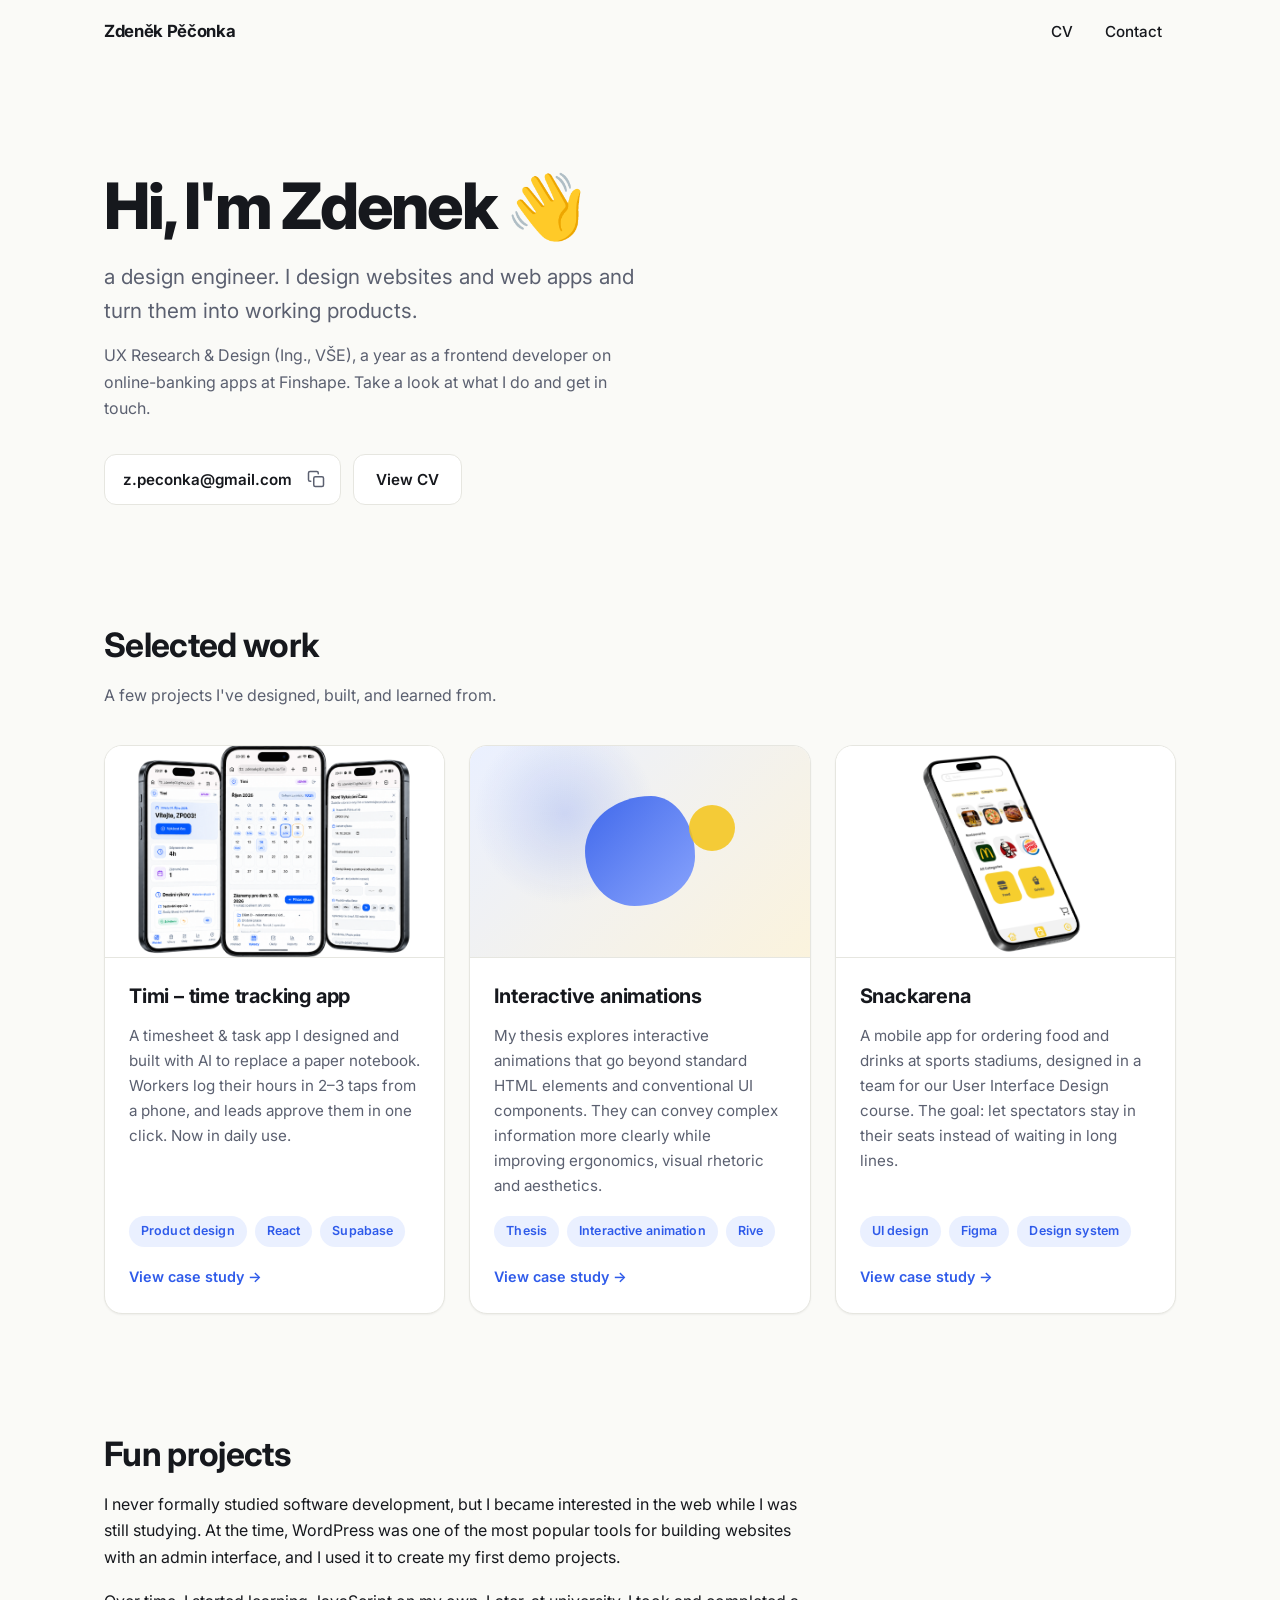
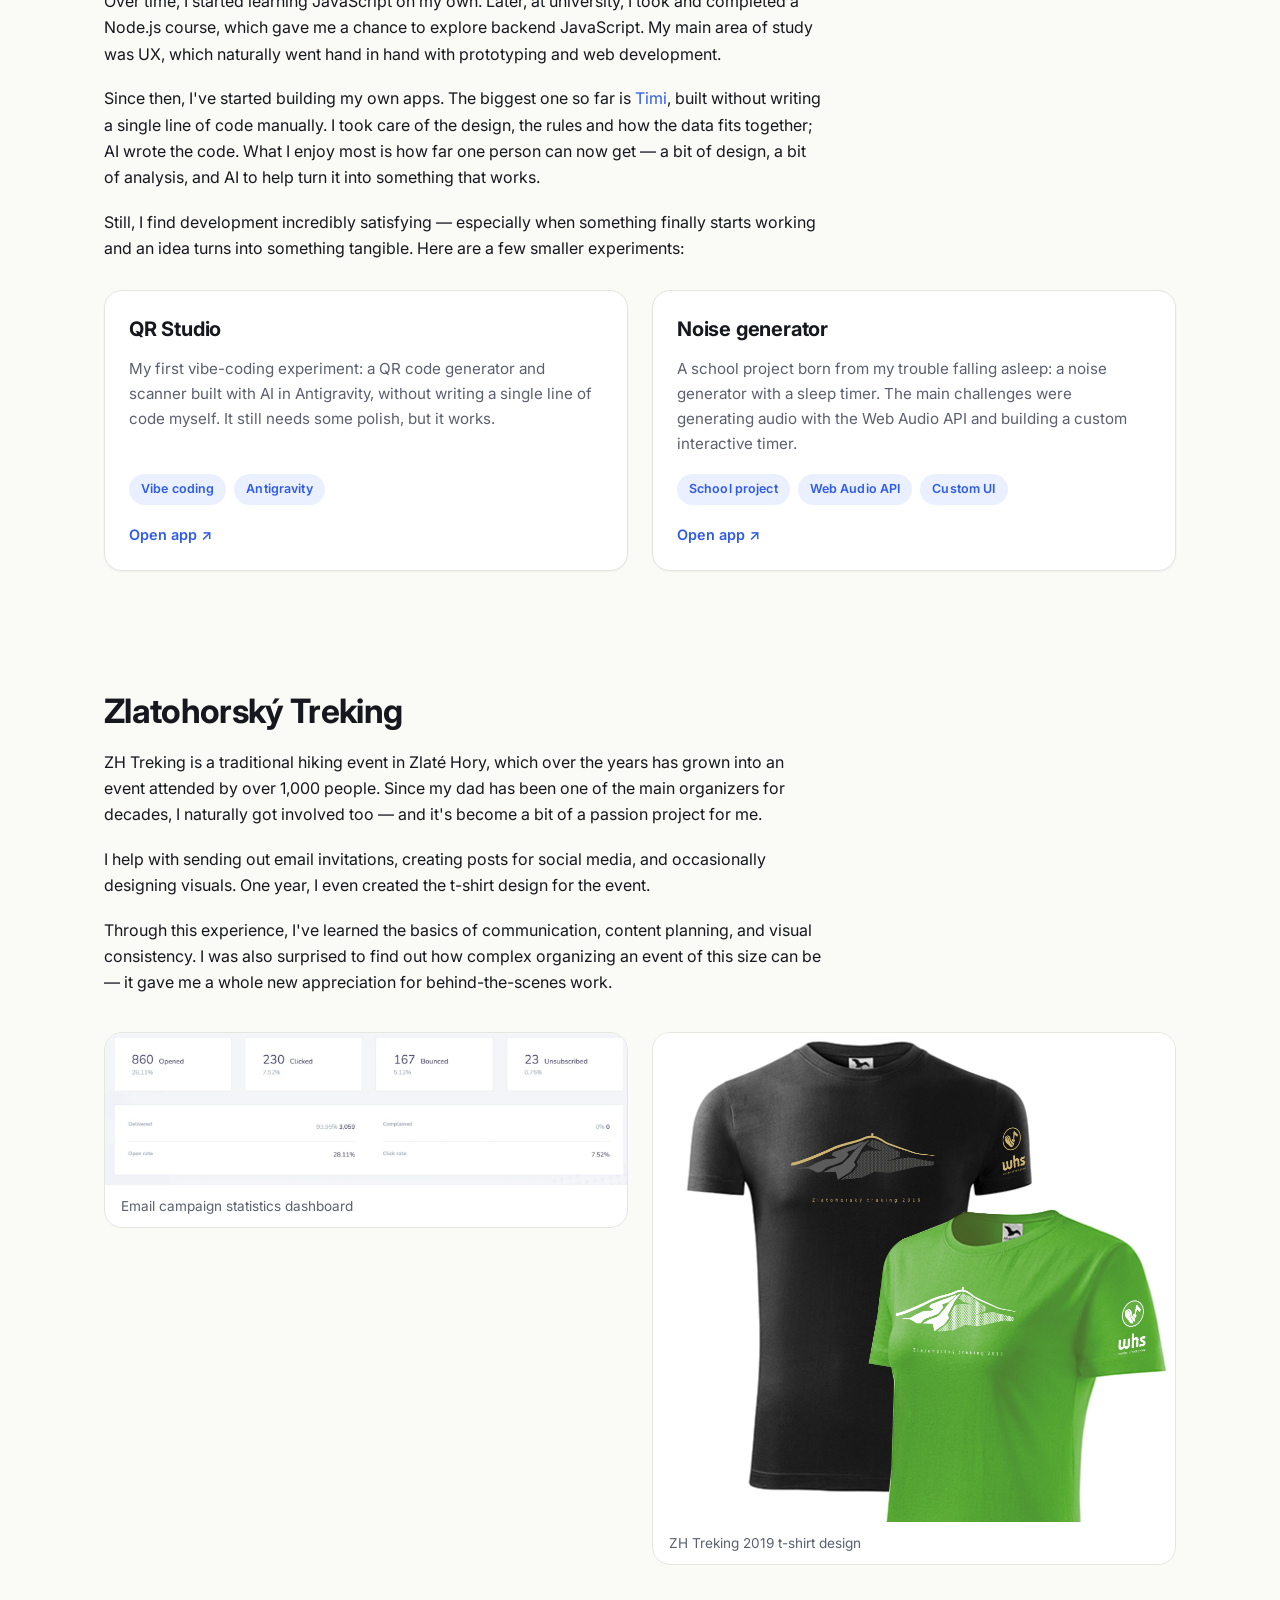
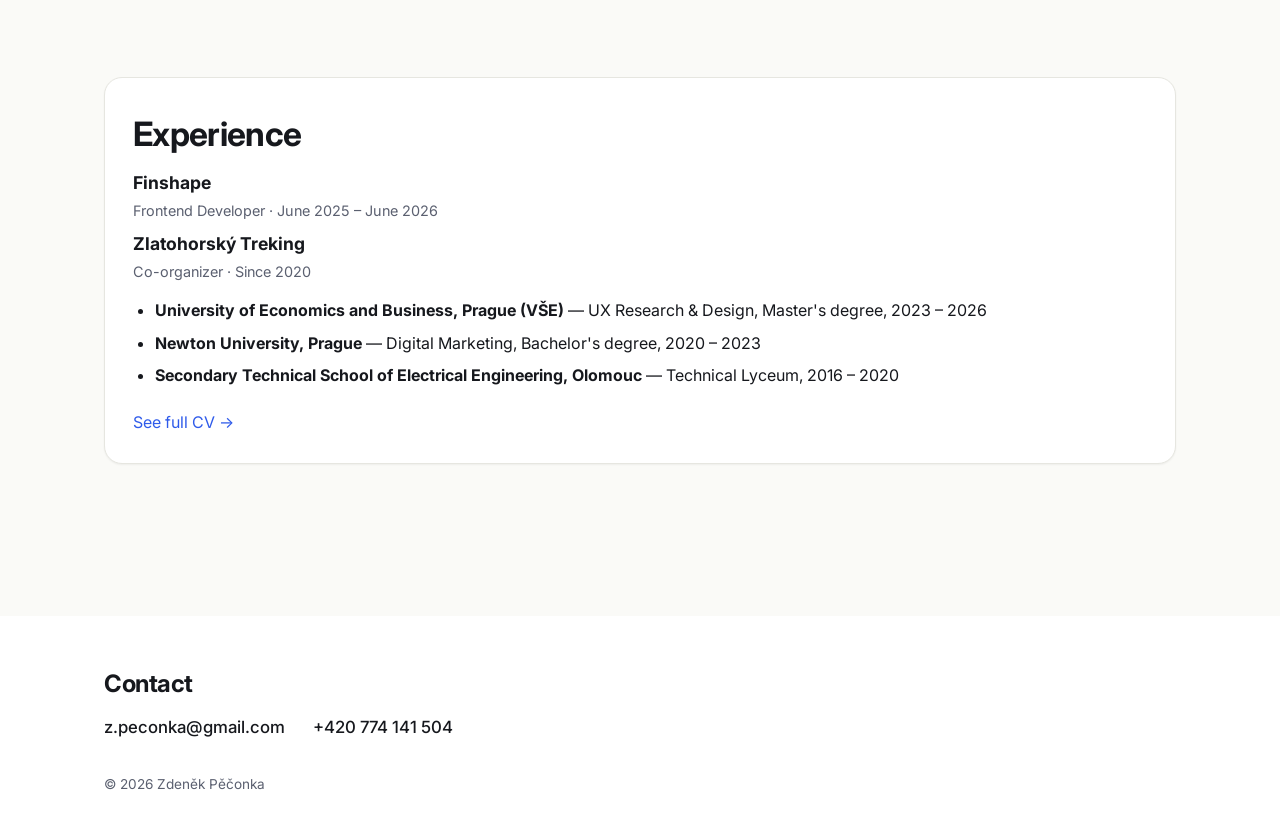
==== commit e682ed53: "Update CV content and improve portfolio descriptions for clarity and consistency" ====
--- a/index.html
+++ b/index.html
@@ -3,10 +3,10 @@
 <head>
   <meta charset="utf-8">
   <meta name="viewport" content="width=device-width, initial-scale=1">
-  <title>Zdeněk Pěčonka — UX Designer</title>
-  <meta name="description" content="Portfolio of Zdeněk Pěčonka, a UX designer who also builds small web apps with AI — selected work, interactive animations, CV and contact.">
-  <meta property="og:title" content="Zdeněk Pěčonka — UX Designer">
-  <meta property="og:description" content="Portfolio of Zdeněk Pěčonka, a UX designer who also builds small web apps with AI — selected work, interactive animations, CV and contact.">
+  <title>Zdeněk Pěčonka — Design Engineer</title>
+  <meta name="description" content="Portfolio of Zdeněk Pěčonka, a design engineer — frontend developer with a UX background who designs websites and web apps and turns them into working products. Selected work, interactive animations, CV and contact.">
+  <meta property="og:title" content="Zdeněk Pěčonka — Design Engineer">
+  <meta property="og:description" content="Portfolio of Zdeněk Pěčonka, a design engineer — frontend developer with a UX background who designs websites and web apps and turns them into working products. Selected work, interactive animations, CV and contact.">
   <meta property="og:type" content="website">
   <link rel="icon" href="data:image/svg+xml,%3Csvg%20xmlns%3D%22http%3A%2F%2Fwww.w3.org%2F2000%2Fsvg%22%20viewBox%3D%220%200%2064%2064%22%3E%3Crect%20width%3D%2264%22%20height%3D%2264%22%20rx%3D%2214%22%20fill%3D%22%232f5bea%22%2F%3E%3Ctext%20x%3D%2232%22%20y%3D%2244%22%20font-family%3D%22Arial%2C%20Helvetica%2C%20sans-serif%22%20font-size%3D%2230%22%20font-weight%3D%22700%22%20fill%3D%22%23ffffff%22%20text-anchor%3D%22middle%22%3EZP%3C%2Ftext%3E%3C%2Fsvg%3E">
   <link rel="preconnect" href="https://fonts.googleapis.com">
@@ -38,8 +38,8 @@
     <section class="hero">
       <div class="container">
         <h1 class="hero-title">Hi, I'm Zdenek 👋</h1>
-        <p class="hero-sub">a UX designer who likes to build things. I enjoy figuring out how something actually works, designing a simple solution, and bringing it to life with the help of AI.</p>
-        <p class="hero-note">UX Research &amp; Design (Ing., VŠE), a year as a low-code frontend developer on banking apps, and a small AI-built app that's in everyday use. Take a look at what I do and get in touch.</p>
+        <p class="hero-sub">a design engineer. I design websites and web apps and turn them into working products.</p>
+        <p class="hero-note">UX Research &amp; Design (Ing., VŠE), a year as a frontend developer on online-banking apps at Finshape. Take a look at what I do and get in touch.</p>
         <div class="hero-actions">
           <div class="email-copy">
             <a class="email-copy-link" href="mailto:z.peconka@gmail.com">z.peconka@gmail.com</a>
@@ -179,7 +179,11 @@
           </div>
           <div class="experience-item">
             <h3>Finshape</h3>
-            <p class="meta">Low code FE development · June 2025 – June 2026</p>
+            <p class="meta">Frontend Developer · June 2025 – June 2026</p>
+          </div>
+          <div class="experience-item">
+            <h3>Zlatohorský Treking</h3>
+            <p class="meta">Co-organizer · Since 2020</p>
           </div>
           <ul class="education-list">
             <li><strong>University of Economics and Business, Prague (VŠE)</strong> — UX Research &amp; Design, Master's degree, 2023 – 2026</li>
--- a/assets/css/style.css
+++ b/assets/css/style.css
@@ -1232,9 +1232,52 @@
    CV page
    -------------------------------------------------------------------------- */
 
+.cv-head {
+  display: flex;
+  flex-wrap: wrap;
+  align-items: center;
+  justify-content: space-between;
+  gap: 16px;
+  margin-bottom: 12px;
+}
+
+.cv-head h1 {
+  margin: 0;
+  font-weight: 300;
+}
+
+.cv-title {
+  margin: 36px 0 8px;
+}
+
+.cv-title strong {
+  font-size: 1.6rem;
+  letter-spacing: -0.02em;
+}
+
+.cv-download {
+  display: inline-flex;
+  align-items: center;
+  gap: 6px;
+  padding: 6px 8px;
+  border-radius: var(--radius-md);
+  color: var(--muted);
+  font-size: 0.85rem;
+  font-weight: 700;
+  letter-spacing: 0.04em;
+  transition: color 0.15s ease, background 0.15s ease;
+}
+
+.cv-download:hover,
+.cv-download:focus-visible {
+  color: var(--accent);
+  background: var(--accent-soft);
+  text-decoration: none;
+}
+
 .cv {
   max-width: var(--read);
-  padding-block: 8px 80px;
+  padding-block: 40px 80px;
 }
 
 .cv-section {
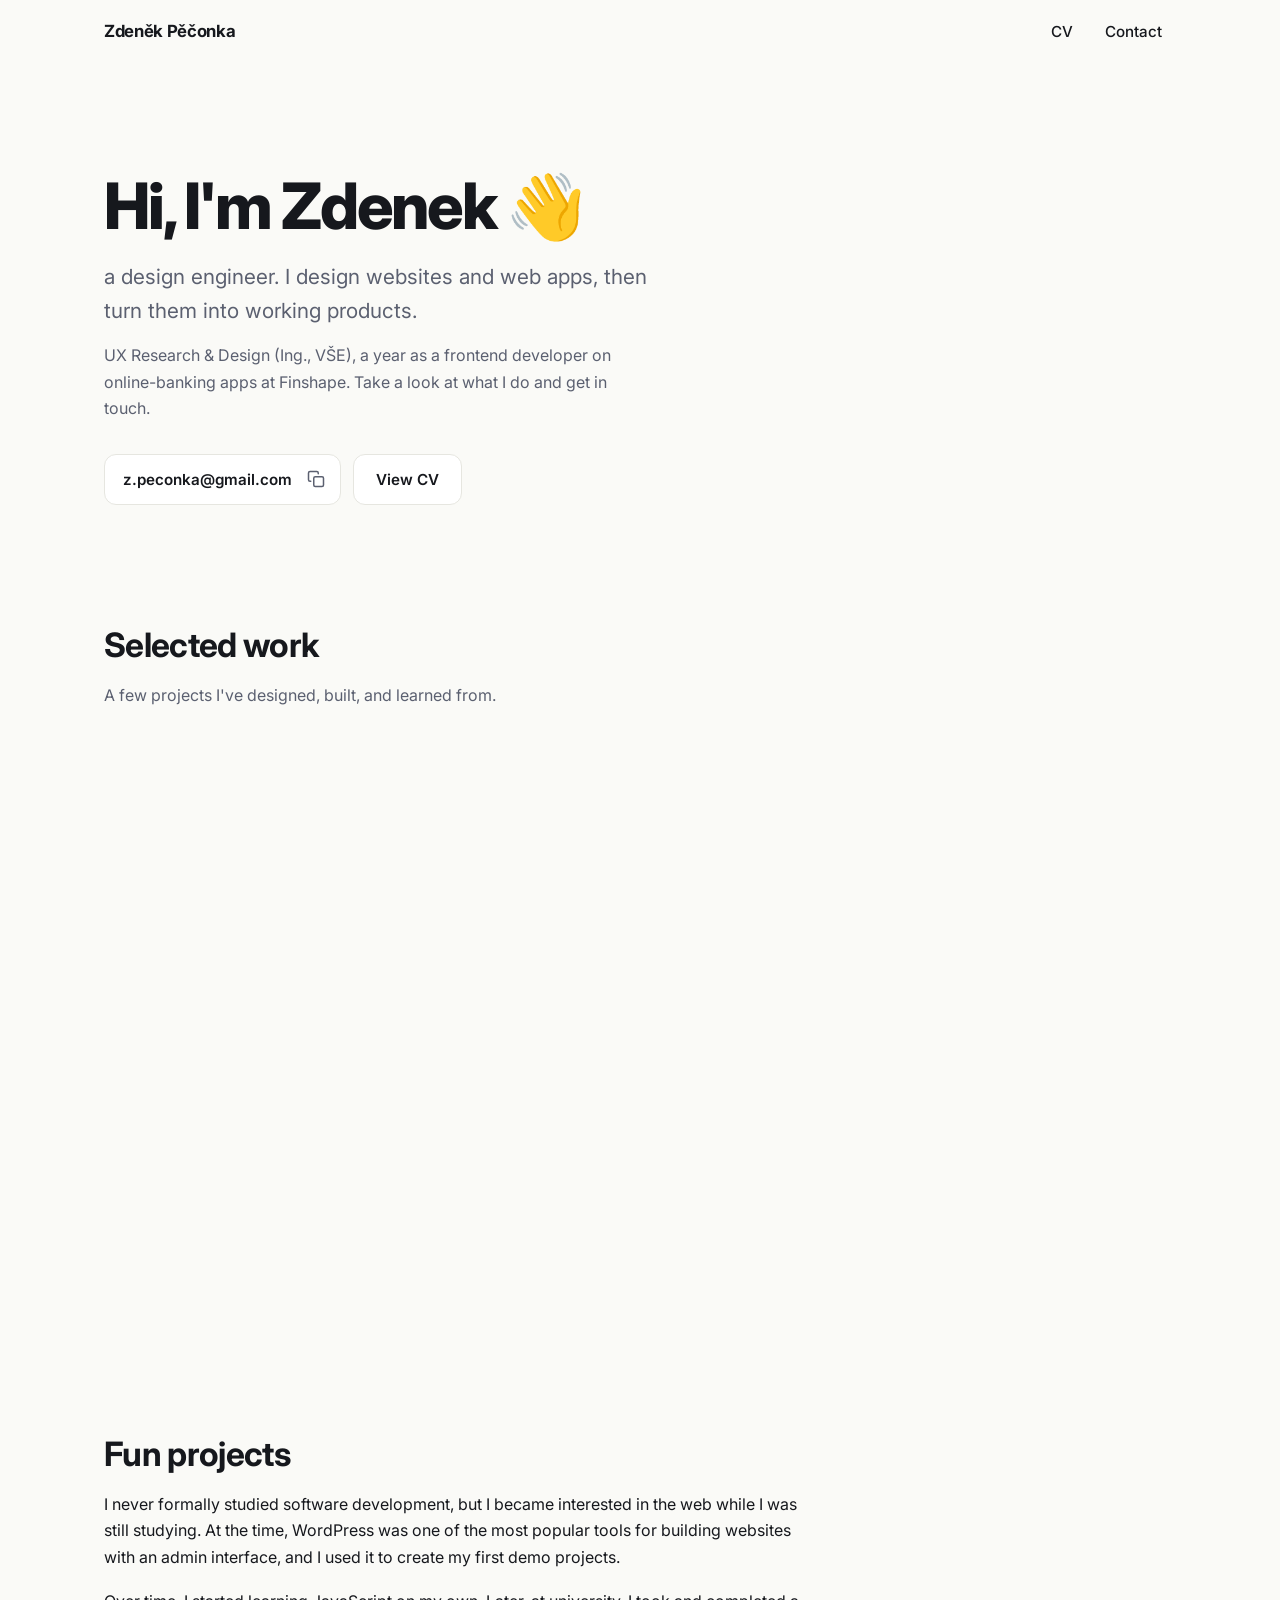
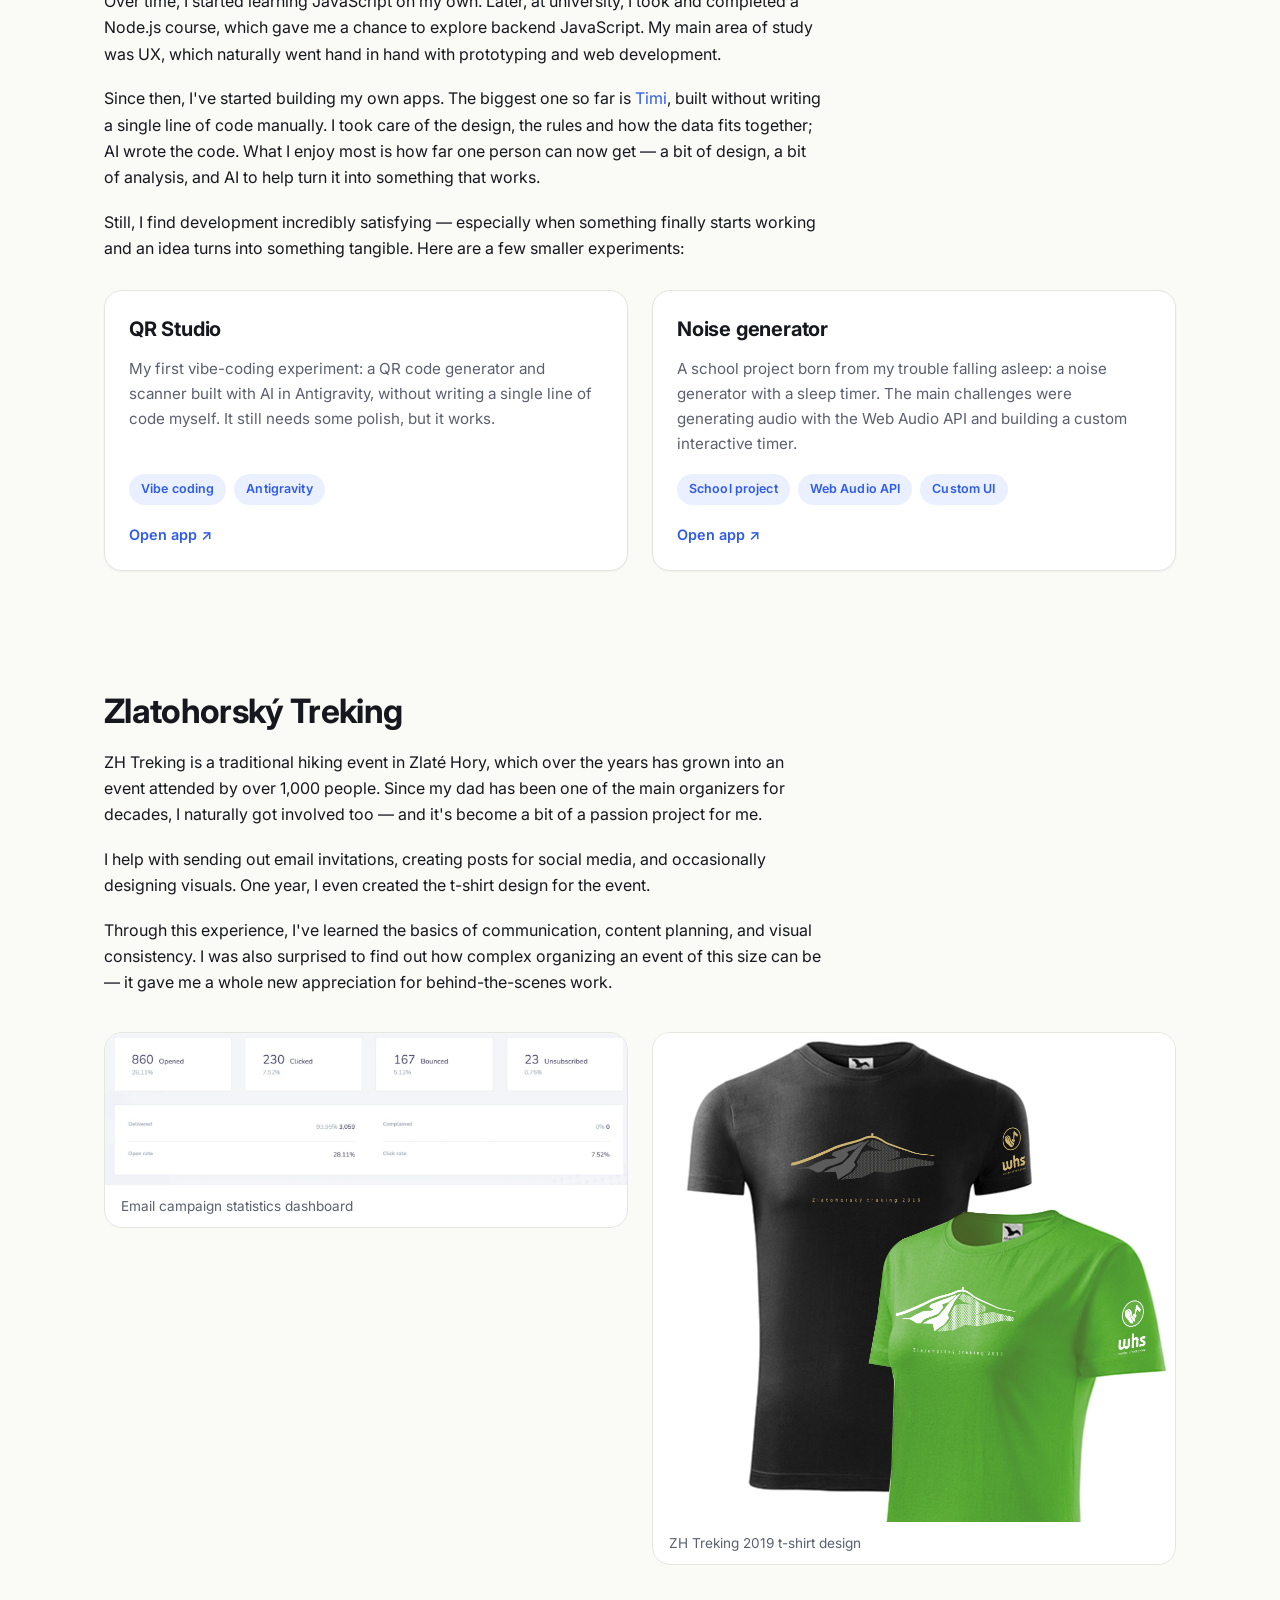
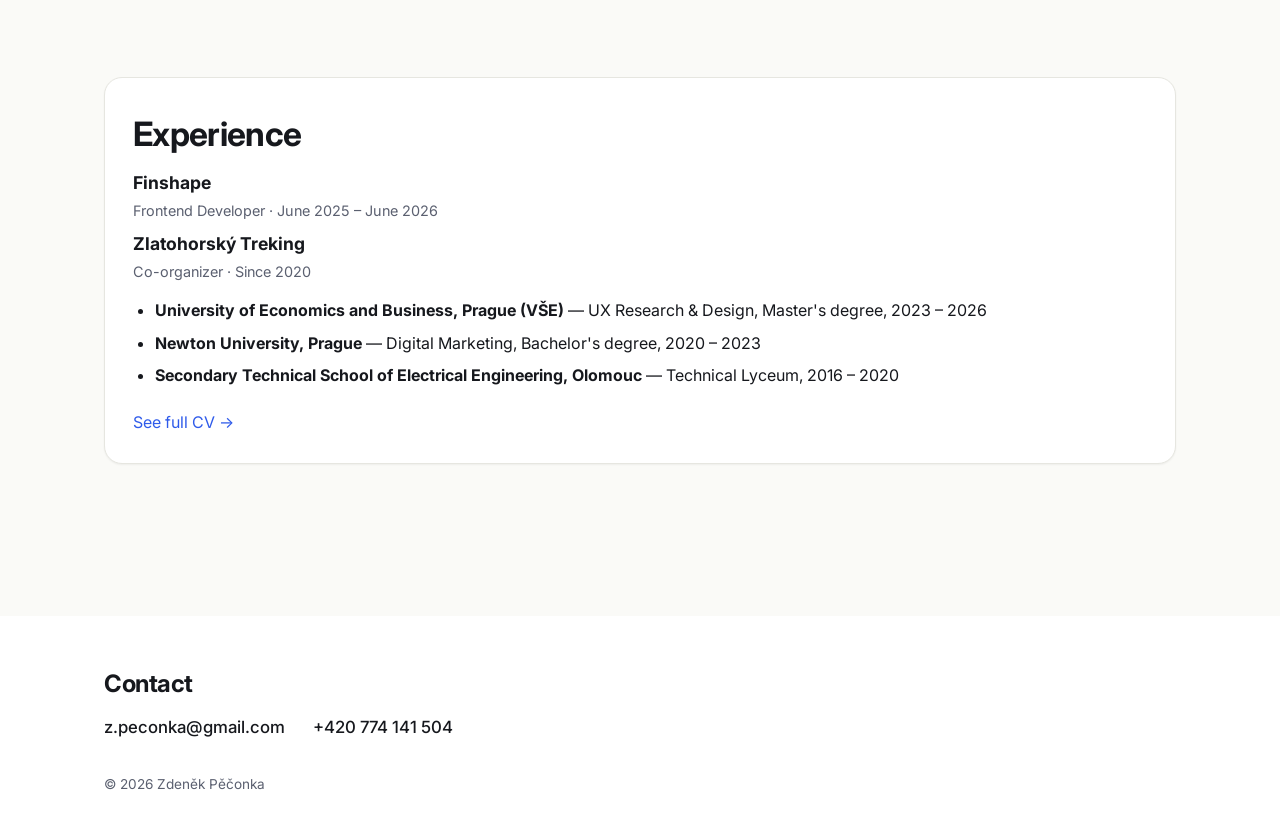
==== commit 4925ee66: "Minor text changes" ====
--- a/index.html
+++ b/index.html
@@ -38,7 +38,7 @@
     <section class="hero">
       <div class="container">
         <h1 class="hero-title">Hi, I'm Zdenek 👋</h1>
-        <p class="hero-sub">a design engineer. I design websites and web apps and turn them into working products.</p>
+        <p class="hero-sub">a design engineer. I design websites and web apps, then turn them into working products.</p>
         <p class="hero-note">UX Research &amp; Design (Ing., VŠE), a year as a frontend developer on online-banking apps at Finshape. Take a look at what I do and get in touch.</p>
         <div class="hero-actions">
           <div class="email-copy">
